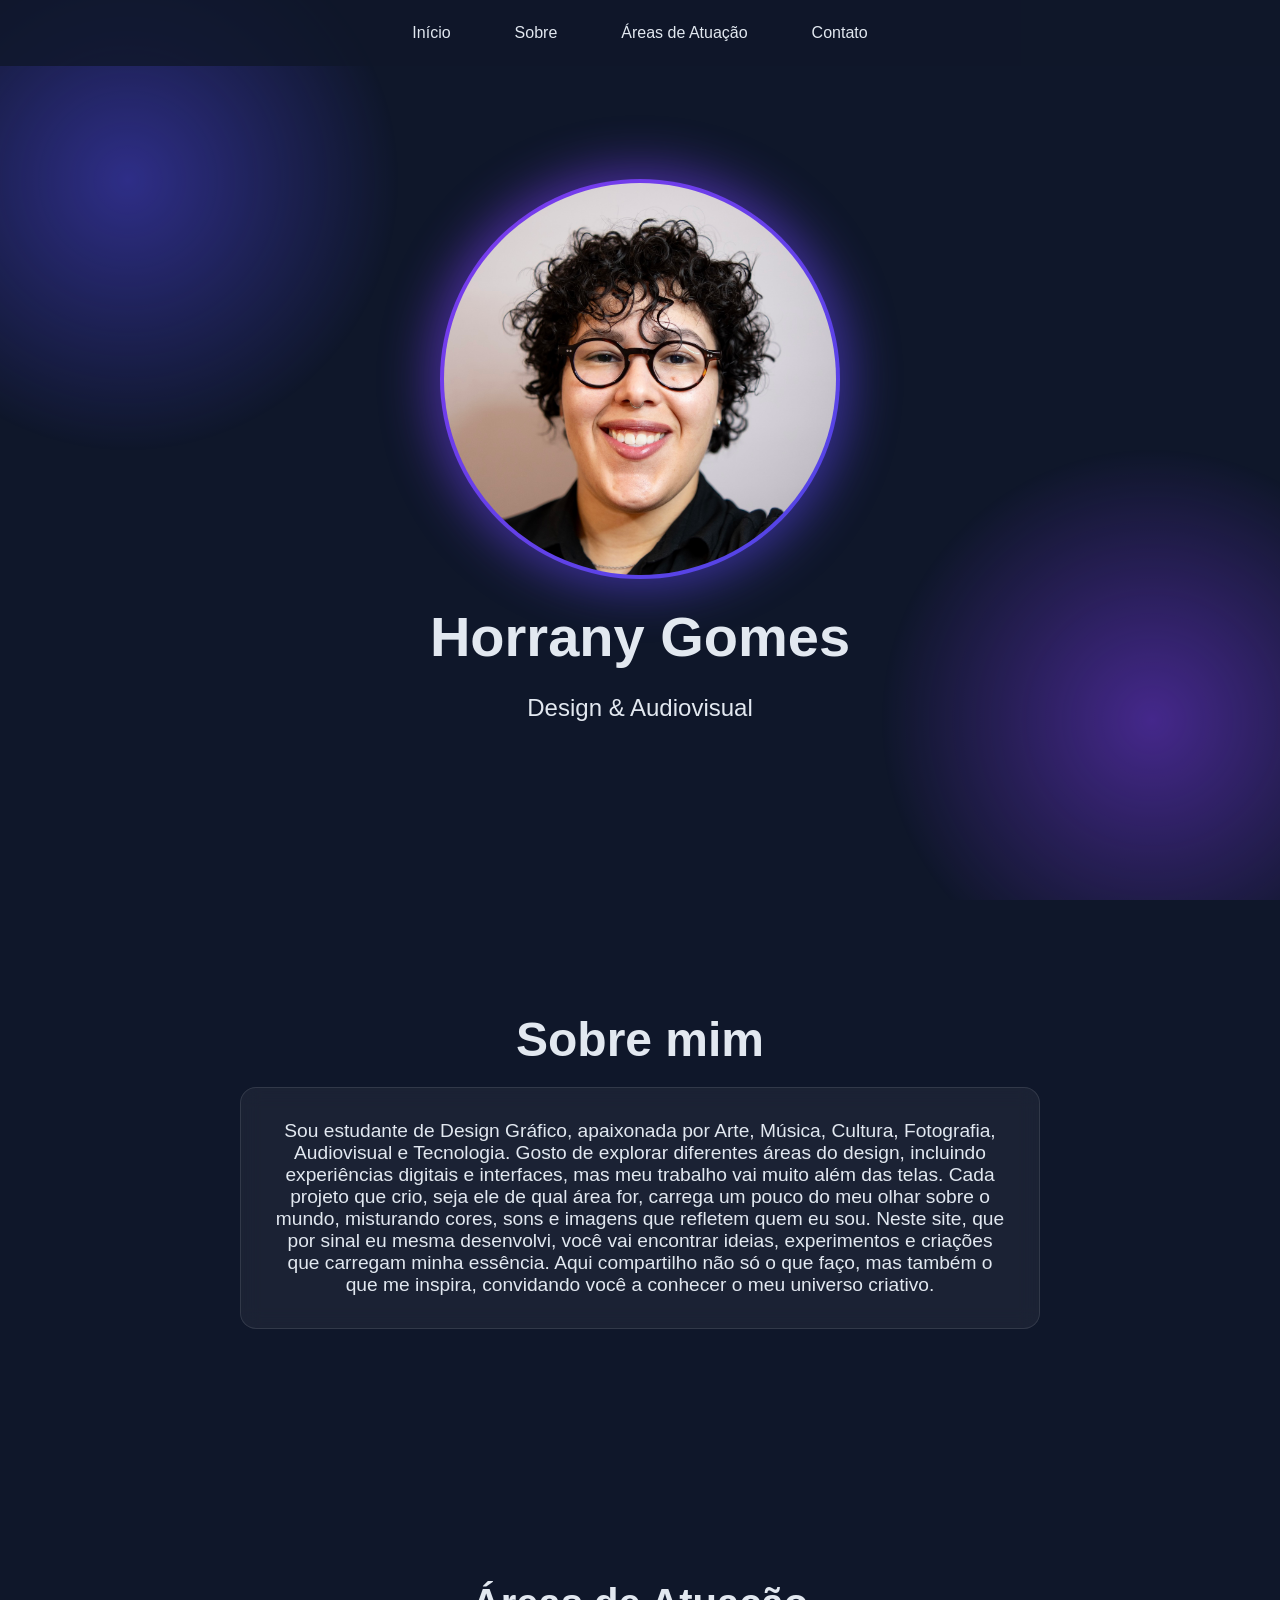
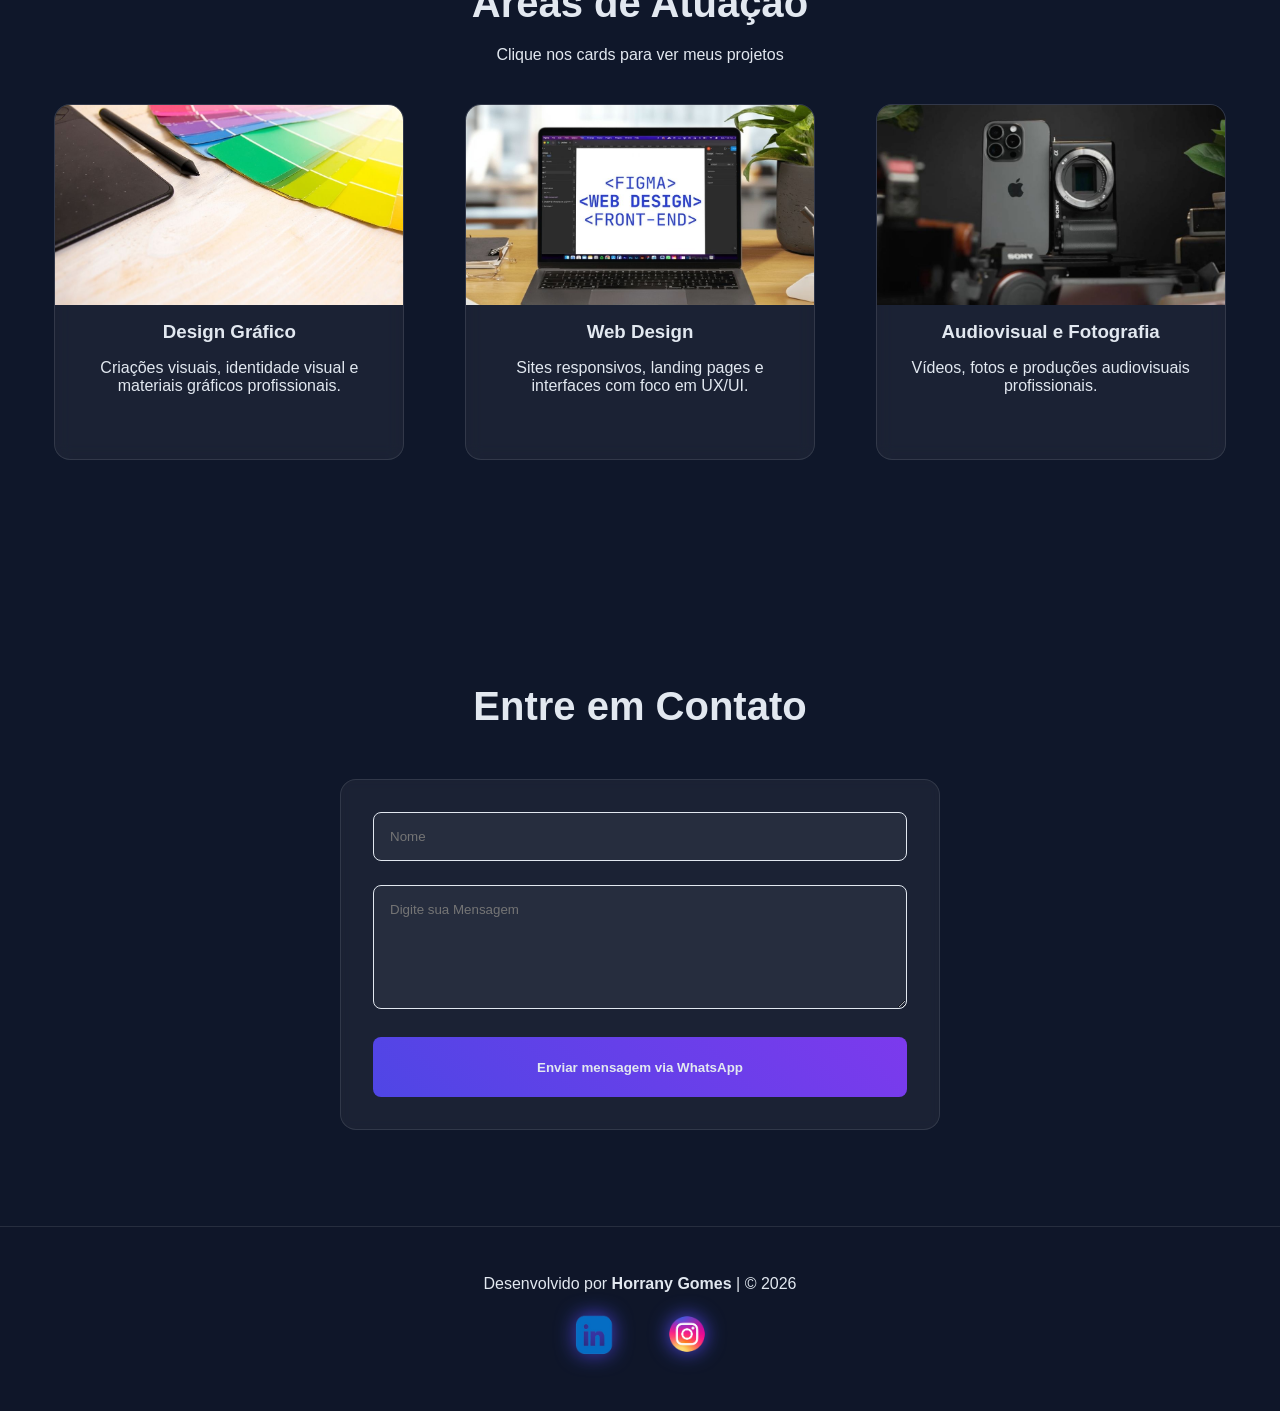
==== index.html @ 1fafdded "primeiro commit" ====
<!DOCTYPE html>
<html lang="pt-br">
<head>
  <meta charset="UTF-8">
  <meta name="viewport" content="width=device-width, initial-scale=1.0">
  <title>Horrany | Portfolio</title>
  <link rel="stylesheet" href="style.css">
</head>
<body>

  <div class="particulas"></div>

  <!-- NAVEGAÇÃO -->
  <nav class="navegacao">
    <ul class="menu">
      <li><a href="#inicio" class="menu-link">Início</a></li>
      <li><a href="#sobre" class="menu-link">Sobre</a></li>
      <li><a href="#projetos" class="menu-link">Áreas de Atuação</a></li>
      <li><a href="#contato" class="menu-link">Contato</a></li>
    </ul>
  </nav>

  <!-- CABEÇALHO -->
  <main id="inicio" class="cabecalho">
    <div class="foto-perfil">
      <img src="img/DSC04415.jpg" alt="Foto de Horrany Gomes">
    </div>

    <h1>Horrany Gomes</h1>
    <p class="cabecalho-sub-titulo">Design & Audiovisual</p>
  </main>

  <!-- SOBRE -->
  <section id="sobre" class="sobre">
    <h2 class="sobre-titulo">Sobre mim</h2>
    <div class="sobre-caixa">
      <p class="sobre-paragrafo">
        Sou estudante de Design Gráfico, apaixonada por Arte, Música, Cultura, Fotografia, Audiovisual e Tecnologia. Gosto de explorar diferentes áreas do design, incluindo experiências digitais e interfaces, mas meu trabalho vai muito além das telas. Cada projeto que crio, seja ele de qual área for, carrega um pouco do meu olhar sobre o mundo, misturando cores, sons e imagens que refletem quem eu sou. Neste site, que por sinal eu mesma desenvolvi, você vai encontrar ideias, experimentos e criações que carregam minha essência. Aqui compartilho não só o que faço, mas também o que me inspira, convidando você a conhecer o meu universo criativo.
      </p>
    </div>
  </section>

  <!-- ÁREAS DE ATUAÇÃO -->
  <section id="projetos" class="projetos">
    <h2 class="projetos-titulo">Áreas de Atuação</h2>
    <p>Clique nos cards para ver meus projetos</p>

    <div class="projetos-caixa">

      <!-- CARD DESIGN GRÁFICO -->
      <a href="design-grafico.html" class="card-link" target="_blank">
        <div class="projetos-card">
          <img src="img/1.jpg" alt="Design Gráfico" class="projetos-imagem">
          <h3>Design Gráfico</h3>
          <p>Criações visuais, identidade visual e materiais gráficos profissionais.</p>
        </div>
      </a>

      <!-- CARD WEB DESIGN -->
      <a href="web-design.html" class="card-link" target="_blank">
        <div class="projetos-card">
          <img src="img/2.jpg" alt="Web Design" class="projetos-imagem">
          <h3>Web Design</h3>
          <p>Sites responsivos, landing pages e interfaces com foco em UX/UI.</p>
        </div>
      </a>

      <!-- CARD AUDIOVISUAL -->
      <a href="audiovisual.html" class="card-link" target="_blank">
        <div class="projetos-card">
          <img src="img/3.jpg" alt="Audiovisual e Fotografia" class="projetos-imagem">
          <h3>Audiovisual e Fotografia</h3>
          <p>Vídeos, fotos e produções audiovisuais profissionais.</p>
        </div>
      </a>

    </div>
  </section>

  <!-- CONTATO -->
  <section id="contato" class="contatos">
    <h3 class="contatos-titulo">Entre em Contato</h3>
    <form class="formulario-contato" id="formulario" onsubmit="enviarWhats(event)">
      <div class="grupo-form">
        <input type="text" id="nome" placeholder="Nome" class="campo-form">
      </div>
      <div class="grupo-form">
        <textarea id="mensagem" class="campo-form" placeholder="Digite sua Mensagem" rows="6"></textarea>
      </div>
      <button type="submit" class="botao-form">Enviar mensagem via WhatsApp</button>
    </form>
  </section>

  <!-- RODAPÉ -->
  <footer class="rodape">
     <p>Desenvolvido por <strong>Horrany Gomes</strong> | &copy; 2026</p>
    <div>
      <a href="https://www.linkedin.com/in/horranygomes" target="_blank">
        <img src="img/linkedin-vector.png" alt="LinkedIn">
      </a>
      <a href="https://www.instagram.com/byhorrany?igsh=N3JsZHhrcmhrN2Vw&utm_source=qr" target="_blank">
        <img src="img/instagram-vector.png"Instagram">
      </a>
    </div>
  </footer>

  <script>
    function enviarWhats(event){
      event.preventDefault();
      const nome = document.getElementById('nome').value;
      const mensagem = document.getElementById('mensagem').value;
      const telefone = '551696423345';
      const texto = `Olá! Me chamo ${nome}, ${mensagem}`;
      const msgFormatada = encodeURIComponent(texto);
      const url = `https://wa.me/${telefone}?text=${msgFormatada}`;
      window.open(url, '_blank');
    }
  </script>

</body>
</html>
---- style.css ----
*{
  margin: 0;
  padding: 0;
  box-sizing: border-box;
  font-family: Arial, Helvetica, sans-serif;
}

html{
  scroll-behavior: smooth;
}

:root {
  --primaria: #4f46e5;
  --secundaria: #7c3aed;
  --escuro: #0f172a;
  --maisEscuro: #0a0f1c;
  --claro: #e2e8f0;
  --vidro: rgba(255, 255, 255, 0.1);
}

body {
  background-color: var(--escuro);
  color: var(--claro);
}

/* ============================= */
/* FUNDO COM PARTICULAS */
/* ============================= */
.particulas{
  position: fixed;
  top: 0;
  left: 0;
  width: 100%;
  height: 100%;
  z-index: -1;
  opacity: 0.5;
  background: 
    radial-gradient(circle at 10% 20%, var(--primaria) 0%, transparent 20%),
    radial-gradient(circle at 90% 80%, var(--secundaria) 0%, transparent 20%);
}

/* ============================= */
/* NAVEGAÇÃO FIXA */
/* ============================= */
.navegacao{
  position: fixed;
  top: 0;
  background: rgba(15,23,42, 0.8);
  width: 100%;
  z-index: 100;
  padding:1.5rem;
}

.menu{
  display: flex;
  justify-content: center;
  list-style: none;
  gap: 3rem;
}

.menu-link{
  text-decoration: none;
  color: var(--claro);
  font-weight: 500;
  position: relative;
  padding: 0.5rem;
}

.menu-link::after{
  content: '';
  height: 2px;
  width: 0;
  position: absolute;
  bottom: 0;
  left: 0;
  background: linear-gradient(90deg, var(--primaria), var(--secundaria));
  transition: width 0.5s ease;
}

.menu-link:hover::after{
  width: 100%;
}

/* ============================= */
/* CABEÇALHO */
/* ============================= */
.cabecalho{
  min-height: 100vh;
  display: flex;
  justify-content: center;
  align-items: center;
  flex-direction: column;
  padding: 120px 20px;
}

.foto-perfil {
  position: relative;
  width: 400px;
  height: 400px;
  border-radius: 50%;
  padding: 4px;
  background: linear-gradient(135deg, var(--secundaria), var(--primaria));
  animation: flutuar 5s ease-in-out infinite;
}

.foto-perfil img {
  width: 100%;
  height: 100%;
  border-radius: 50%;
  object-fit: cover;
  display: block;
}

.foto-perfil::before {
  content: "";
  position: absolute;
  inset: -10px; 
  border-radius: 50%;
  background: linear-gradient(135deg, var(--secundaria), var(--primaria));
  filter: blur(25px);
  opacity: 0.6;
  z-index: -1;
}

@keyframes flutuar{
  0%, 100%{ transform: translateY(0); }
  50%{ transform: translateY(-20px); }  
}

h1{
  font-size: 3.5rem;
  font-weight: bold;
  margin: 25px;
  text-align: center;
  color: var(--claro);
}

.cabecalho-sub-titulo{
  font-size: 1.5rem;
  color: var(--claro);
}

/* ============================= */
/* SOBRE MIM */
/* ============================= */
.sobre{
  padding: 7rem 2rem;
}

.sobre-titulo{
  font-size: 3rem;
  text-align: center;
  margin-bottom: 20px;
}

.sobre-caixa{
  padding: 2rem;
  max-width: 800px;
  margin: 0 auto;
  border-radius: 16px;
  border: 1px solid var(--vidro);
  backdrop-filter: blur(10px);
  background: rgba(255, 255, 255, 0.05);
}

.sobre-paragrafo{
  text-align: center;
  font-size: 1.2rem;
}

/* ============================= */
/* PROJETOS / ÁREAS DE ATUAÇÃO */
/* ============================= */
.projetos{
  padding: 140px 2rem 6rem 2rem;
}

.projetos-titulo {
  text-align: center;
  font-size: 2.5rem;
  margin-bottom: 20px;
}

.projetos p{
  text-align: center;
  margin-bottom: 40px;
}

.projetos-caixa{
  display: grid;
  grid-template-columns: repeat(auto-fit, minmax(300px, 1fr));
  gap: 2rem;
  max-width: 1200px;
  margin: 0 auto;
}

.card-link{
  text-decoration: none;
  color: inherit;
}

.projetos-card {
  background: rgba(255, 255, 255, 0.05);
  border-radius: 20px;
  backdrop-filter: blur(8px);
  border: 1px solid var(--vidro);
  overflow: hidden;
  display: flex;
  flex-direction: column;
  cursor: pointer;
  transition: transform 0.4s ease, box-shadow 0.4s ease;
  text-align: center;
}

.projetos-card:hover{
  box-shadow: 0 10px 20px rgba(79, 70, 229, 0.2);
  transform: translateY(-10px) scale(1.04);
}

.projetos-imagem {
  height: 200px;
  width: 100%;
  object-fit: cover;
  display: block;
}

.projetos-card h3{
  padding: 1rem;
}

.projetos-card p{
  padding: 0 1rem 1.5rem 1rem;
  flex-grow: 1;
}

/* ============================= */
/* PÁGINAS INTERNAS COM VÍDEOS / CARDS */
/* ============================= */
.pagina-interna{
  min-height: 100vh;
  padding: 150px 20px 60px 20px;
  text-align: center;
}

.video-container{
  position: relative;
  width: 100%;
  padding-bottom: 56.25%; /* 16:9 */
  height: 0;
  overflow: hidden;
}

.video-container iframe{
  position: absolute;
  top: 0;
  left: 0;
  width: 100%;
  height: 100%;
  border-radius: 12px;
}

/* ============================= */
/* CONTATO */
/* ============================= */
.contatos{
  padding: 6rem 2rem;
  text-align: center;
}

.contatos-titulo{
  font-size: 2.5rem;
  margin-bottom: 50px;
}

.formulario-contato{
  max-width: 600px;
  margin: 0 auto;
  background:rgba(255, 255, 255, 0.05);
  border-radius: 16px;
  border: 1px solid var(--vidro);
  backdrop-filter: blur(5px);
  padding: 2rem;
}

.campo-form{
  width: 100%;
  padding: 1rem;
  background:rgba(255, 255, 255, 0.05);
  border-radius: 8px;
  color: var(--claro);
  border: 1px solid var(--claro);
}

.campo-form:focus{
  border-color: var(--secundaria);
  box-shadow: 0 0 10px rgba(79, 70, 229, 0.3); 
  outline: none;
}

.grupo-form{
  margin-bottom: 1.5rem;
}

.botao-form {
  color: var(--claro);
  background: linear-gradient(45deg, var(--primaria), var(--secundaria));
  padding: 1rem 2rem;
  border-radius: 8px;
  cursor: pointer;
  font-weight: bold;
  width: 100%;
  height: 60px;
  transition: all 0.4s ease;
  border: none;
}

.botao-form:hover {
  transform: translateY(-4px);
  box-shadow: 0 5px 15px rgba(79, 70, 229, 0.4);
}

/* ============================= */
/* RODAPÉ */
/* ============================= */
.rodape{
  padding: 3rem 2rem;
  text-align: center;
  background: rgba(15,23,42,0.8);
  border-top: 1px solid var(--vidro);
}

.rodape p{
  margin-bottom: 1rem;
}

.rodape a{
  color: var(--claro);
  margin: 0 10px;
  display: inline-block;
  transition: transform 0.3s ease;
}

.rodape a:hover{
  transform: scale(1.2);
}

/* Ícones do rodapé */
.rodape img{
  width: 40px;
  height: 40px;
  border-radius: 50%;
}

.rodape img {
  width: 50px; /* aumenta tamanho */
  height: 50px;
  border-radius: 50%;
  margin: 0 10px;
  transition: all 0.3s ease;
  filter: drop-shadow(0 0 10px var(--primaria));
}

.rodape img:hover {
  transform: scale(1.2) rotate(-10deg);
  filter: drop-shadow(0 0 20px var(--secundaria));
}

/* ============================= */
/* RESPONSIVIDADE */
/* ============================= */
@media (max-width: 1024px){
  .foto-perfil{
    width: 280px;
    height: 280px;
  }

  h1{
    font-size: 2.5rem;
  }
}

@media (max-width: 768px){
  .menu{
    gap: 1.5rem;
  }

  .foto-perfil{
    width: 220px;
    height: 220px;
  }

  h1{
    font-size: 2rem;
  }

  .cabecalho-sub-titulo{
    font-size: 1.2rem;
  }

  .projetos-caixa{
    grid-template-columns: 1fr;
  }
}

@media (max-width: 480px){
  .menu{
    flex-direction: column;
    gap: 1rem;
  }

  .navegacao{
    padding: 1rem;
  }

  .foto-perfil{
    width: 180px;
    height: 180px;
  }

  .cabecalho-sub-titulo{
    font-size: 1rem;
  }
}

.em-breve {
  padding: 80px 20px;
  text-align: center;
  background: rgba(255, 255, 255, 0.05);
  border-radius: 16px;
  border: 1px solid var(--vidro);
  backdrop-filter: blur(8px);
  max-width: 900px;
  margin: 50px auto 0 auto;
}

.em-breve h2 {
  font-size: 2.5rem;
  margin-bottom: 20px;
  color: var(--claro);
}

.em-breve p {
  font-size: 1.2rem;
  color: var(--claro);
  line-height: 1.6;
}

/* ============================= */
/* Cards na página */
.projetos-card {
  background: rgba(255, 255, 255, 0.05);
  border-radius: 16px;
  backdrop-filter: blur(8px);
  border: 1px solid var(--vidro);
  overflow: hidden;
  display: flex;
  flex-direction: column;
  transition: transform 0.4s ease, box-shadow 0.4s ease;
  max-width: 320px;   /* tamanho do card */
  margin: 0 auto 2rem auto;
  cursor: pointer;
}

.card-thumb {
  width: 100%;
  height: 200px;
  object-fit: cover;  /* mantém proporção */
  border-bottom: 1px solid var(--vidro);
}

/* Container das imagens dentro do card (opcional, se tiver preview horizontal) */
.design-preview {
  display: flex;
  gap: 8px;
  overflow-x: auto;
  padding: 0 1rem;
  margin-bottom: 1rem;
}

.design-preview img {
  height: 150px;
  border-radius: 12px;
  object-fit: cover;
  flex-shrink: 0;
  transition: transform 0.3s ease;
  cursor: pointer;
}

.design-preview img:hover {
  transform: scale(1.05);
}

/* Card básico para Design Gráfico */
.projetos-card {
  background: rgba(255, 255, 255, 0.05);
  border-radius: 16px;
  backdrop-filter: blur(8px);
  border: 1px solid var(--vidro);
  overflow: hidden;
  display: flex;
  flex-direction: column;
  transition: transform 0.4s ease, box-shadow 0.4s ease;
  max-width: 350px;
  margin: 0 auto 2rem auto;
}

.projetos-card:hover {
  transform: translateY(-5px) scale(1.02);
  box-shadow: 0 10px 20px rgba(79, 70, 229, 0.3);
}

.card-link {
  text-decoration: none;
  color: inherit;
}

.card-thumb {
  width: 100%;
  height: 200px;
  object-fit: cover;
  display: block;
  border-bottom: 1px solid var(--vidro);
  border-radius: 12px 12px 0 0;
}
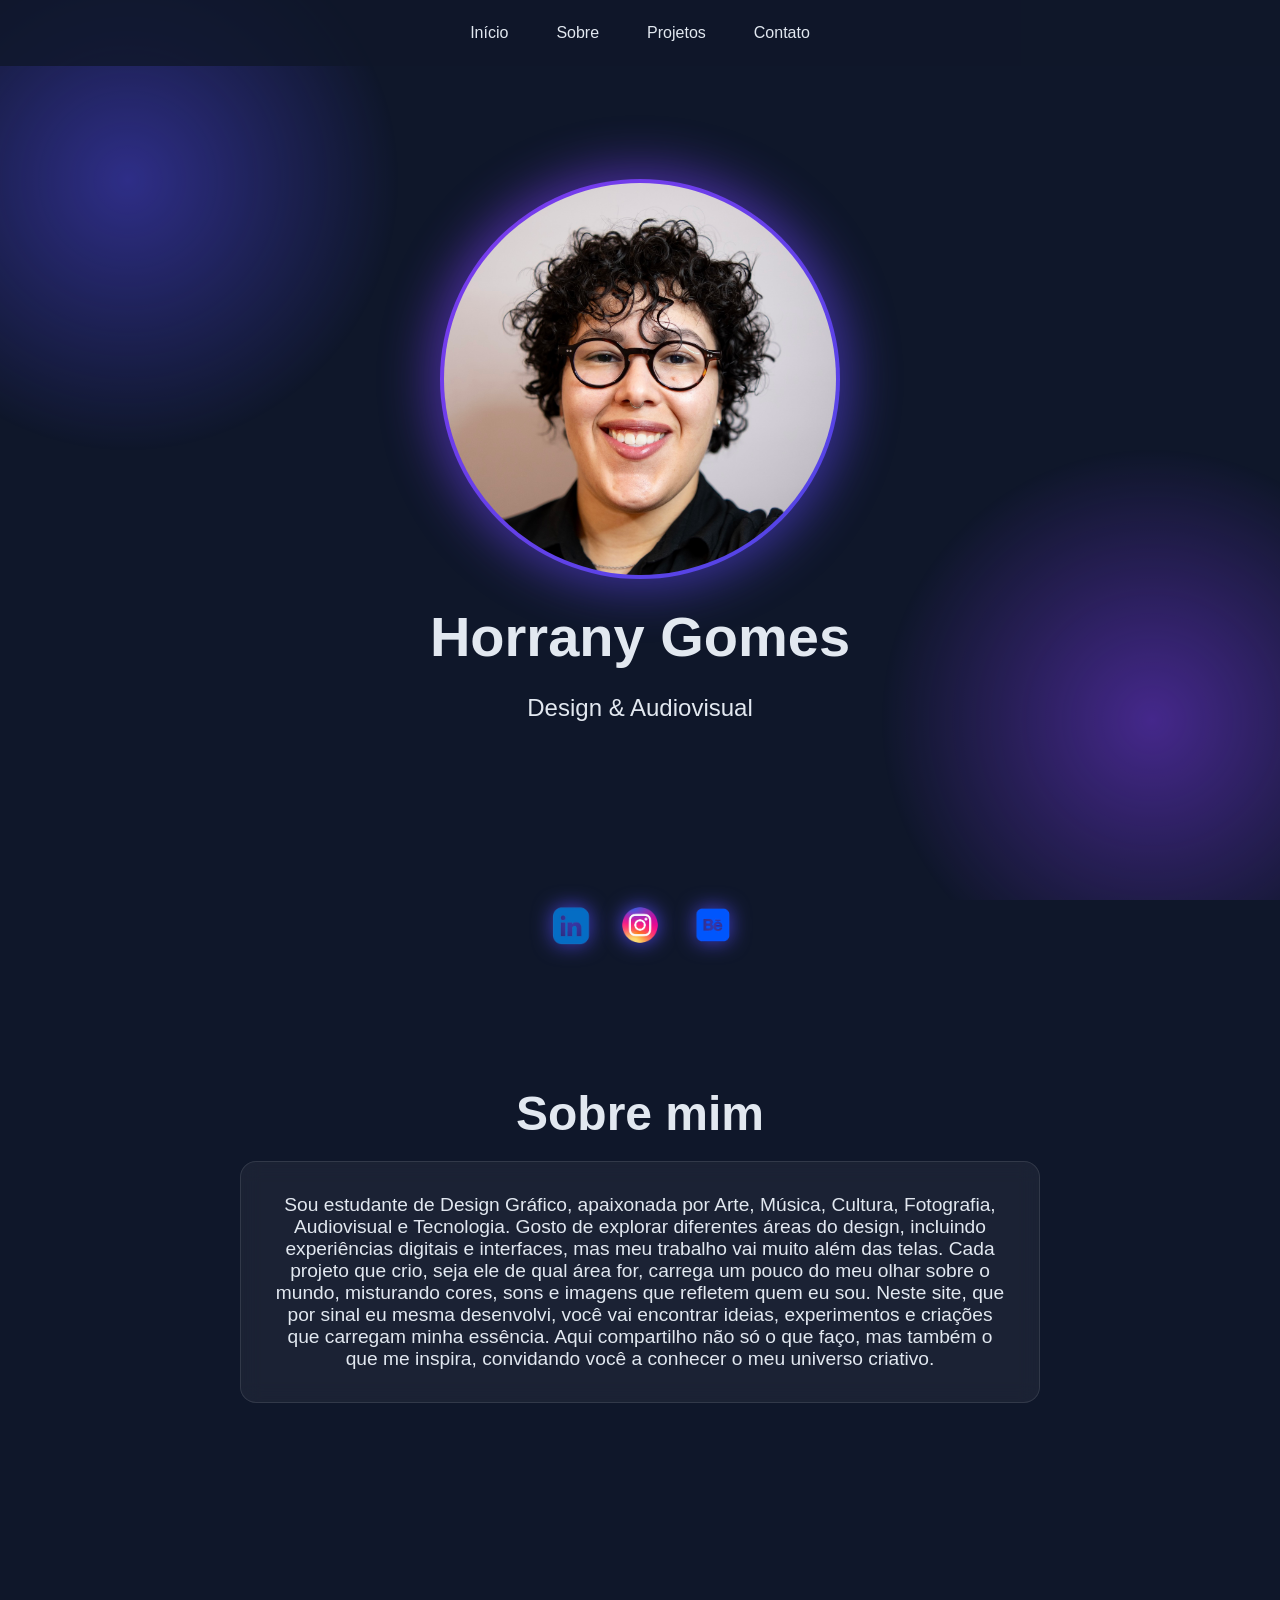
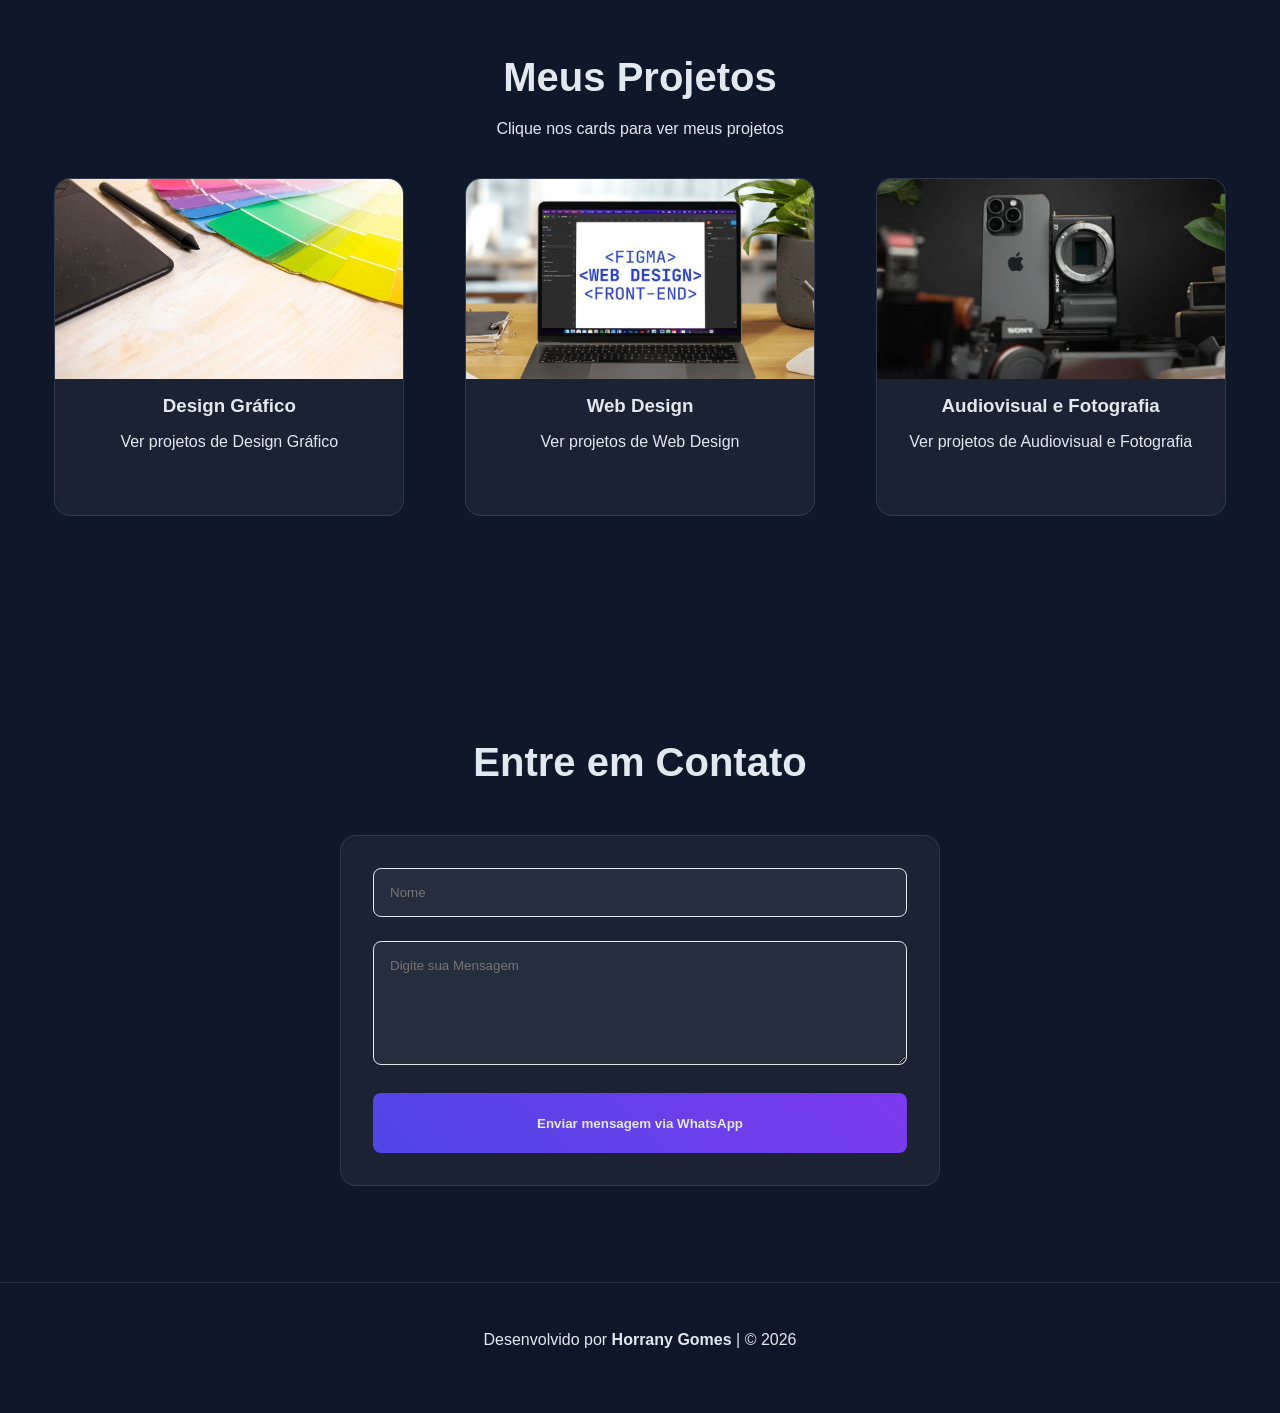
==== commit 39941fd8: "atualizando site" ====
--- a/index.html
+++ b/index.html
@@ -15,7 +15,7 @@
     <ul class="menu">
       <li><a href="#inicio" class="menu-link">Início</a></li>
       <li><a href="#sobre" class="menu-link">Sobre</a></li>
-      <li><a href="#projetos" class="menu-link">Áreas de Atuação</a></li>
+      <li><a href="#projetos" class="menu-link">Projetos</a></li>
       <li><a href="#contato" class="menu-link">Contato</a></li>
     </ul>
   </nav>
@@ -30,6 +30,18 @@
     <p class="cabecalho-sub-titulo">Design & Audiovisual</p>
   </main>
 
+   <div class="rodape-icone">
+      <a href="https://www.linkedin.com/in/horranygomes" target="_blank">
+        <img src="img/linkedin-vector.png" alt="LinkedIn">
+      </a>
+      <a href="https://www.instagram.com/byhorrany?igsh=N3JsZHhrcmhrN2Vw&utm_source=qr" target="_blank">
+        <img src="img/instagram-vector.png"Instagram">
+      </a>
+      <a href="https://www.behance.net/horranygomes" target="_blank">
+        <img src="img/behance-vector.png"Behance">
+      </a>
+    </div>
+
   <!-- SOBRE -->
   <section id="sobre" class="sobre">
     <h2 class="sobre-titulo">Sobre mim</h2>
@@ -42,35 +54,35 @@
 
   <!-- ÁREAS DE ATUAÇÃO -->
   <section id="projetos" class="projetos">
-    <h2 class="projetos-titulo">Áreas de Atuação</h2>
+    <h2 class="projetos-titulo">Meus Projetos</h2>
     <p>Clique nos cards para ver meus projetos</p>
 
     <div class="projetos-caixa">
 
       <!-- CARD DESIGN GRÁFICO -->
-      <a href="design-grafico.html" class="card-link" target="_blank">
+      <a href="design-grafico.html" class="card-link">
         <div class="projetos-card">
           <img src="img/1.jpg" alt="Design Gráfico" class="projetos-imagem">
           <h3>Design Gráfico</h3>
-          <p>Criações visuais, identidade visual e materiais gráficos profissionais.</p>
+          <p>Ver projetos de Design Gráfico</p>
         </div>
       </a>
 
       <!-- CARD WEB DESIGN -->
-      <a href="web-design.html" class="card-link" target="_blank">
+      <a href="web-design.html" class="card-link">
         <div class="projetos-card">
           <img src="img/2.jpg" alt="Web Design" class="projetos-imagem">
           <h3>Web Design</h3>
-          <p>Sites responsivos, landing pages e interfaces com foco em UX/UI.</p>
+          <p>Ver projetos de Web Design</p>
         </div>
       </a>
 
       <!-- CARD AUDIOVISUAL -->
-      <a href="audiovisual.html" class="card-link" target="_blank">
+      <a href="audiovisual.html" class="card-link">
         <div class="projetos-card">
           <img src="img/3.jpg" alt="Audiovisual e Fotografia" class="projetos-imagem">
           <h3>Audiovisual e Fotografia</h3>
-          <p>Vídeos, fotos e produções audiovisuais profissionais.</p>
+          <p>Ver projetos de Audiovisual e Fotografia</p>
         </div>
       </a>
 
@@ -94,14 +106,7 @@
   <!-- RODAPÉ -->
   <footer class="rodape">
      <p>Desenvolvido por <strong>Horrany Gomes</strong> | &copy; 2026</p>
-    <div>
-      <a href="https://www.linkedin.com/in/horranygomes" target="_blank">
-        <img src="img/linkedin-vector.png" alt="LinkedIn">
-      </a>
-      <a href="https://www.instagram.com/byhorrany?igsh=N3JsZHhrcmhrN2Vw&utm_source=qr" target="_blank">
-        <img src="img/instagram-vector.png"Instagram">
-      </a>
-    </div>
+   
   </footer>
 
   <script>
--- a/style.css
+++ b/style.css
@@ -51,11 +51,33 @@
   padding:1.5rem;
 }
 
-.menu{
-  display: flex;
-  justify-content: center;
+.menu {
+  display: flex;           /* coloca os itens na mesma linha */
+  flex-direction: row;     /* força horizontal */
+  justify-content: center; /* centraliza */
+  gap: 2rem;               /* espaço entre os itens */
   list-style: none;
-  gap: 3rem;
+  padding: 0;
+  margin: 0;
+  flex-wrap: nowrap;       /* evita quebrar para outra linha */
+}
+
+  /* opcional: garante que os li fiquem inline */
+  display: inline-block;
+}
+
+.menu a {
+  text-decoration: none;
+  color: #000;
+  padding: 10px 15px;
+}
+
+@media (max-width: 600px) {
+  .menu {
+    flex-direction: row !important;  /* força horizontal */
+    flex-wrap: nowrap !important;    /* não quebra linha */
+    gap: 1rem;                       /* reduz espaço se precisar */
+  }
 }
 
 .menu-link{
@@ -344,23 +366,26 @@
   transform: scale(1.2);
 }
 
-/* Ícones do rodapé */
-.rodape img{
-  width: 40px;
-  height: 40px;
+/* Container dos ícones */
+.rodape-icone{
+  display: flex;
+  justify-content: center; /* centraliza */
+  gap: 20px;
+  margin-bottom: 20px;
+}
+
+/* Ícones */
+.rodape-icone img {
+  width: 50px;
+  height: 50px;
+  object-fit: contain;
   border-radius: 50%;
-}
-
-.rodape img {
-  width: 50px; /* aumenta tamanho */
-  height: 50px;
-  border-radius: 50%;
-  margin: 0 10px;
   transition: all 0.3s ease;
   filter: drop-shadow(0 0 10px var(--primaria));
 }
 
-.rodape img:hover {
+/* Hover */
+.rodape-icone img:hover {
   transform: scale(1.2) rotate(-10deg);
   filter: drop-shadow(0 0 20px var(--secundaria));
 }
